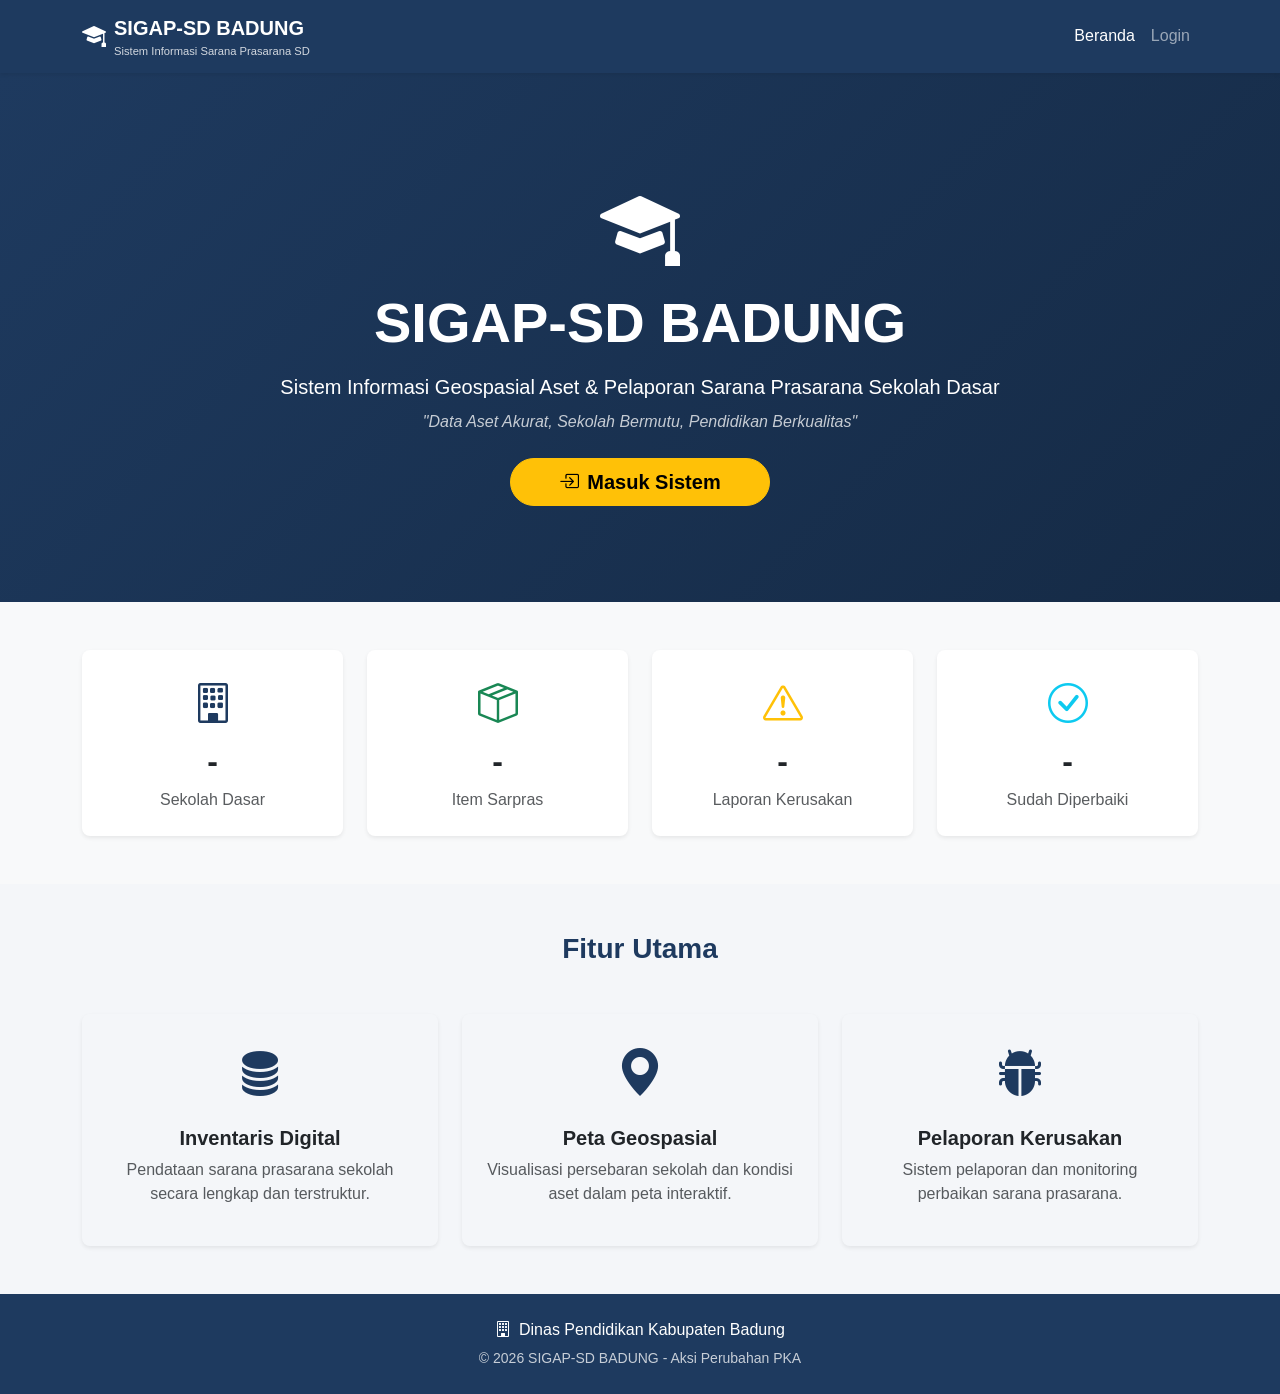
==== index.html @ 94044641 "Add files via upload" ====
<!DOCTYPE html>
<html lang="id">
<head>
    <meta charset="UTF-8">
    <meta name="viewport" content="width=device-width, initial-scale=1.0">
    <title>SIGAP-SD BADUNG - Beranda</title>
    <link href="https://cdn.jsdelivr.net/npm/bootstrap@5.3.0/dist/css/bootstrap.min.css" rel="stylesheet">
    <link href="https://cdn.jsdelivr.net/npm/bootstrap-icons@1.10.0/font/bootstrap-icons.css" rel="stylesheet">
    <link href="assets/css/style.css" rel="stylesheet">
</head>
<body>
    <nav class="navbar navbar-expand-lg navbar-dark bg-navy shadow-sm">
        <div class="container">
            <a class="navbar-brand d-flex align-items-center" href="index.html">
                <i class="bi bi-mortarboard-fill me-2 fs-4"></i>
                <div>
                    <strong>SIGAP-SD BADUNG</strong>
                    <small class="d-block" style="font-size:0.7rem; opacity:0.8;">Sistem Informasi Sarana Prasarana SD</small>
                </div>
            </a>
            <div class="collapse navbar-collapse">
                <ul class="navbar-nav ms-auto">
                    <li class="nav-item"><a class="nav-link active" href="index.html">Beranda</a></li>
                    <li class="nav-item"><a class="nav-link" href="login.html">Login</a></li>
                </ul>
            </div>
        </div>
    </nav>

    <section class="hero-section text-white text-center py-5">
        <div class="container py-5">
            <i class="bi bi-mortarboard-fill mb-4" style="font-size:5rem;"></i>
            <h1 class="display-4 fw-bold mb-3">SIGAP-SD BADUNG</h1>
            <p class="lead mb-2">Sistem Informasi Geospasial Aset & Pelaporan Sarana Prasarana Sekolah Dasar</p>
            <p class="mb-4 opacity-75"><em>"Data Aset Akurat, Sekolah Bermutu, Pendidikan Berkualitas"</em></p>
            <a href="login.html" class="btn btn-warning btn-lg px-5 rounded-pill fw-bold">
                <i class="bi bi-box-arrow-in-right me-2"></i>Masuk Sistem
            </a>
        </div>
    </section>

    <section class="py-5 bg-light">
        <div class="container">
            <div class="row g-4">
                <div class="col-md-3 col-6">
                    <div class="stat-card text-center p-4 rounded-3 shadow-sm bg-white">
                        <i class="bi bi-building text-navy" style="font-size:2.5rem;"></i>
                        <h2 class="fw-bold mt-2" id="statSekolah">-</h2>
                        <p class="text-muted mb-0">Sekolah Dasar</p>
                    </div>
                </div>
                <div class="col-md-3 col-6">
                    <div class="stat-card text-center p-4 rounded-3 shadow-sm bg-white">
                        <i class="bi bi-box-seam text-success" style="font-size:2.5rem;"></i>
                        <h2 class="fw-bold mt-2" id="statSarpras">-</h2>
                        <p class="text-muted mb-0">Item Sarpras</p>
                    </div>
                </div>
                <div class="col-md-3 col-6">
                    <div class="stat-card text-center p-4 rounded-3 shadow-sm bg-white">
                        <i class="bi bi-exclamation-triangle text-warning" style="font-size:2.5rem;"></i>
                        <h2 class="fw-bold mt-2" id="statKerusakan">-</h2>
                        <p class="text-muted mb-0">Laporan Kerusakan</p>
                    </div>
                </div>
                <div class="col-md-3 col-6">
                    <div class="stat-card text-center p-4 rounded-3 shadow-sm bg-white">
                        <i class="bi bi-check-circle text-info" style="font-size:2.5rem;"></i>
                        <h2 class="fw-bold mt-2" id="statPerbaikan">-</h2>
                        <p class="text-muted mb-0">Sudah Diperbaiki</p>
                    </div>
                </div>
            </div>
        </div>
    </section>

    <section class="py-5">
        <div class="container">
            <h3 class="text-center fw-bold mb-5 text-navy">Fitur Utama</h3>
            <div class="row g-4">
                <div class="col-md-4">
                    <div class="feature-card p-4 rounded-3 text-center h-100 shadow-sm">
                        <i class="bi bi-database-fill text-navy" style="font-size:3rem;"></i>
                        <h5 class="fw-bold mt-3">Inventaris Digital</h5>
                        <p class="text-muted">Pendataan sarana prasarana sekolah secara lengkap dan terstruktur.</p>
                    </div>
                </div>
                <div class="col-md-4">
                    <div class="feature-card p-4 rounded-3 text-center h-100 shadow-sm">
                        <i class="bi bi-geo-alt-fill text-navy" style="font-size:3rem;"></i>
                        <h5 class="fw-bold mt-3">Peta Geospasial</h5>
                        <p class="text-muted">Visualisasi persebaran sekolah dan kondisi aset dalam peta interaktif.</p>
                    </div>
                </div>
                <div class="col-md-4">
                    <div class="feature-card p-4 rounded-3 text-center h-100 shadow-sm">
                        <i class="bi bi-bug-fill text-navy" style="font-size:3rem;"></i>
                        <h5 class="fw-bold mt-3">Pelaporan Kerusakan</h5>
                        <p class="text-muted">Sistem pelaporan dan monitoring perbaikan sarana prasarana.</p>
                    </div>
                </div>
            </div>
        </div>
    </section>

    <footer class="bg-navy text-white py-4">
        <div class="container text-center">
            <p class="mb-1"><i class="bi bi-building me-2"></i>Dinas Pendidikan Kabupaten Badung</p>
            <small class="opacity-75">© 2026 SIGAP-SD BADUNG - Aksi Perubahan PKA</small>
        </div>
    </footer>

    <script src="https://cdn.jsdelivr.net/npm/bootstrap@5.3.0/dist/js/bootstrap.bundle.min.js"></script>
    <script src="assets/js/helper.js"></script>
    <script>
        // Load statistik real dari API
        async function loadStats() {
            try {
                const stats = await getStats();
                if (stats && stats.success) {
                    document.getElementById('statSekolah').textContent = stats.data.totalSekolah || 0;
                    document.getElementById('statSarpras').textContent = stats.data.totalSarpras || 0;
                    document.getElementById('statKerusakan').textContent = stats.data.totalLaporan || 0;
                    
                    // Hitung yang sudah diperbaiki dari laporan
                    const laporan = await getLaporanKerusakan();
                    if (laporan && laporan.success) {
                        const selesai = laporan.data.filter(l => l.status === 'Selesai').length;
                        document.getElementById('statPerbaikan').textContent = selesai;
                    }
                }
            } catch (error) {
                console.error('Error loading stats:', error);
                // Fallback ke angka default jika API gagal
                document.getElementById('statSekolah').textContent = '20';
                document.getElementById('statSarpras').textContent = '30';
                document.getElementById('statKerusakan').textContent = '10';
                document.getElementById('statPerbaikan').textContent = '5';
            }
        }

        // Panggil saat halaman dimuat
        loadStats();
    </script>
</body>
</html>
---- assets/css/style.css ----
:root {
    --navy: #1e3a5f;
    --navy-dark: #152a45;
    --navy-light: rgba(30, 58, 95, 0.1);
    --gold: #d4a017;
}

.bg-navy { background-color: var(--navy) !important; }
.text-navy { color: var(--navy) !important; }
.btn-navy { background-color: var(--navy); color: white; border: none; }
.btn-navy:hover { background-color: var(--navy-dark); color: white; }

body { font-family: 'Segoe UI', sans-serif; background: #f4f6f9; }

.hero-section { background: linear-gradient(135deg, var(--navy) 0%, var(--navy-dark) 100%); }

.sidebar {
    position: fixed; top: 0; left: 0; width: 260px; height: 100vh;
    background: linear-gradient(180deg, var(--navy) 0%, var(--navy-dark) 100%);
    z-index: 1000; overflow-y: auto;
}

.nav-link-sidebar {
    display: flex; align-items: center; padding: 12px 20px;
    color: rgba(255,255,255,0.8); text-decoration: none;
    border-left: 4px solid transparent;
}
.nav-link-sidebar:hover { background: rgba(255,255,255,0.1); color: white; }
.nav-link-sidebar.active { background: rgba(255,255,255,0.15); color: white; border-left-color: var(--gold); }

.main-content { margin-left: 260px; min-height: 100vh; }
.top-navbar { background: white; min-height: 60px; position: sticky; top: 0; z-index: 100; }
.content-area { padding: 20px; }

.stat-card-dash { border-left: 4px solid var(--navy); transition: all 0.3s; }
.stat-card-dash:hover { transform: translateY(-3px); box-shadow: 0 8px 20px rgba(0,0,0,0.1); }

@media (max-width: 991px) {
    .sidebar { transform: translateX(-100%); }
    .sidebar.show { transform: translateX(0); }
    .main-content { margin-left: 0; }
}
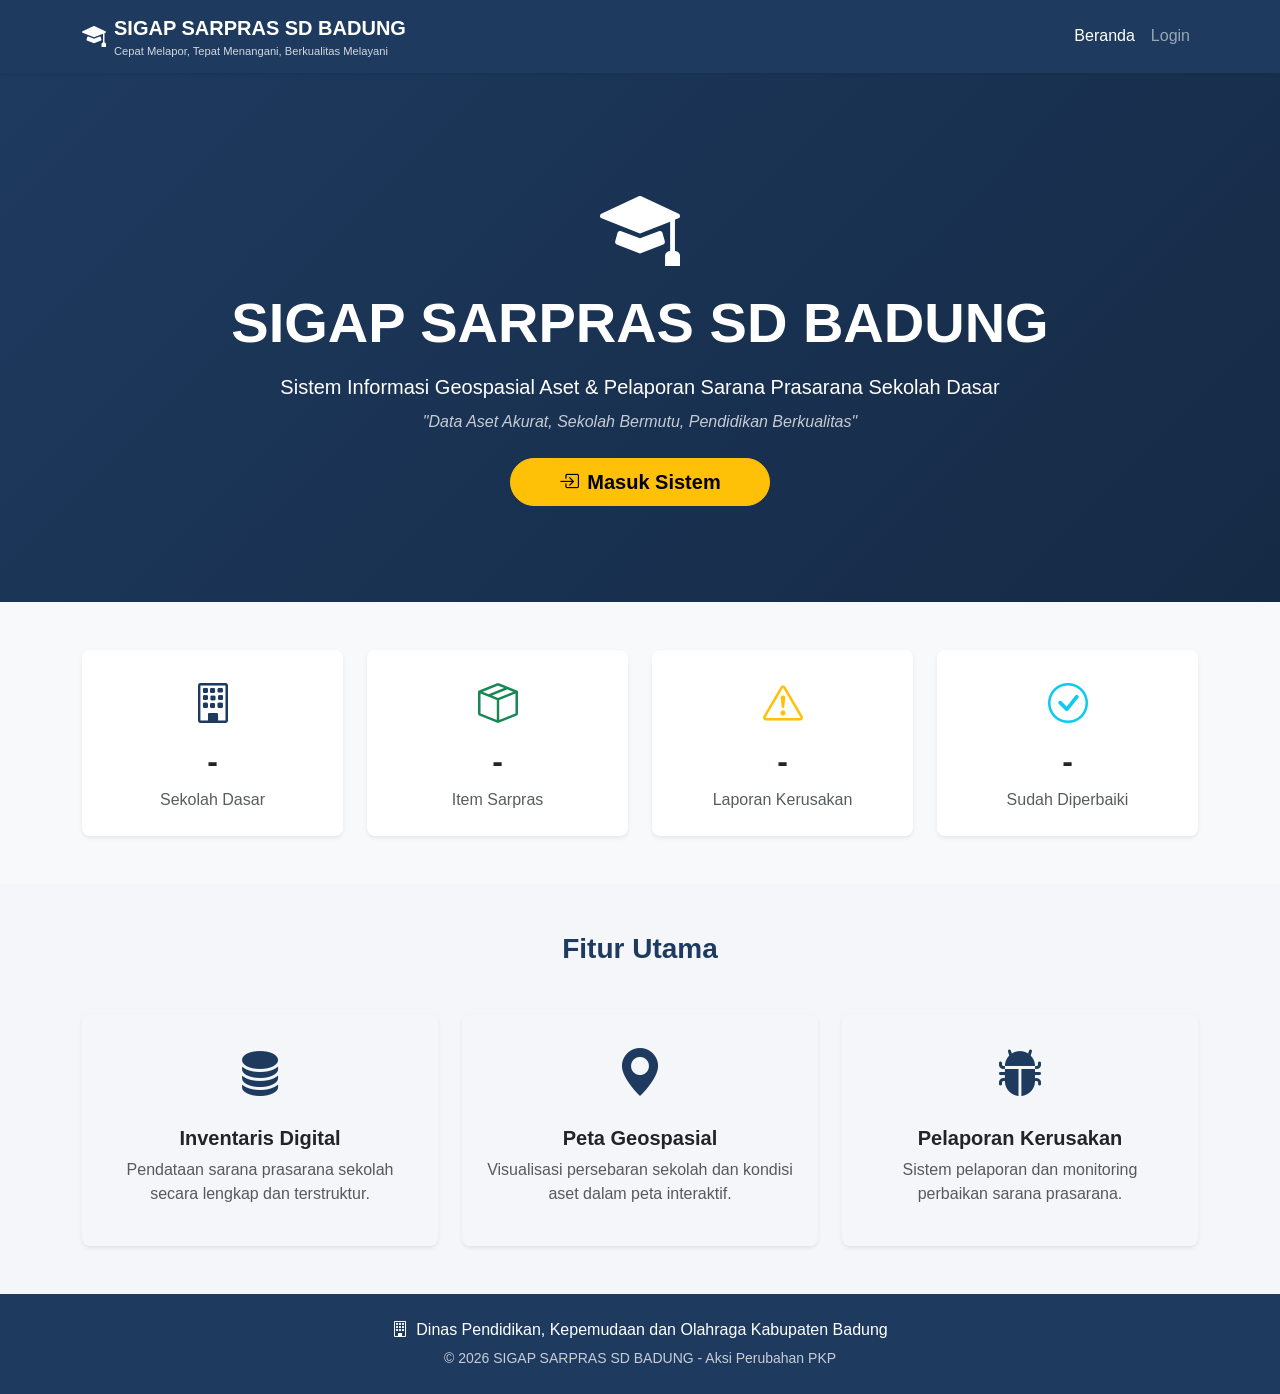
==== commit 6347fb74: "Update index.html update nama" ====
--- a/index.html
+++ b/index.html
@@ -14,8 +14,8 @@
             <a class="navbar-brand d-flex align-items-center" href="index.html">
                 <i class="bi bi-mortarboard-fill me-2 fs-4"></i>
                 <div>
-                    <strong>SIGAP-SD BADUNG</strong>
-                    <small class="d-block" style="font-size:0.7rem; opacity:0.8;">Sistem Informasi Sarana Prasarana SD</small>
+                    <strong>SIGAP SARPRAS SD BADUNG</strong>
+                    <small class="d-block" style="font-size:0.7rem; opacity:0.8;">Cepat Melapor, Tepat Menangani, Berkualitas Melayani</small>
                 </div>
             </a>
             <div class="collapse navbar-collapse">
@@ -30,7 +30,7 @@
     <section class="hero-section text-white text-center py-5">
         <div class="container py-5">
             <i class="bi bi-mortarboard-fill mb-4" style="font-size:5rem;"></i>
-            <h1 class="display-4 fw-bold mb-3">SIGAP-SD BADUNG</h1>
+            <h1 class="display-4 fw-bold mb-3">SIGAP SARPRAS SD BADUNG</h1>
             <p class="lead mb-2">Sistem Informasi Geospasial Aset & Pelaporan Sarana Prasarana Sekolah Dasar</p>
             <p class="mb-4 opacity-75"><em>"Data Aset Akurat, Sekolah Bermutu, Pendidikan Berkualitas"</em></p>
             <a href="login.html" class="btn btn-warning btn-lg px-5 rounded-pill fw-bold">
@@ -105,8 +105,8 @@
 
     <footer class="bg-navy text-white py-4">
         <div class="container text-center">
-            <p class="mb-1"><i class="bi bi-building me-2"></i>Dinas Pendidikan Kabupaten Badung</p>
-            <small class="opacity-75">© 2026 SIGAP-SD BADUNG - Aksi Perubahan PKA</small>
+            <p class="mb-1"><i class="bi bi-building me-2"></i>Dinas Pendidikan, Kepemudaan dan Olahraga Kabupaten Badung</p>
+            <small class="opacity-75">© 2026 SIGAP SARPRAS SD BADUNG - Aksi Perubahan PKP</small>
         </div>
     </footer>
 
